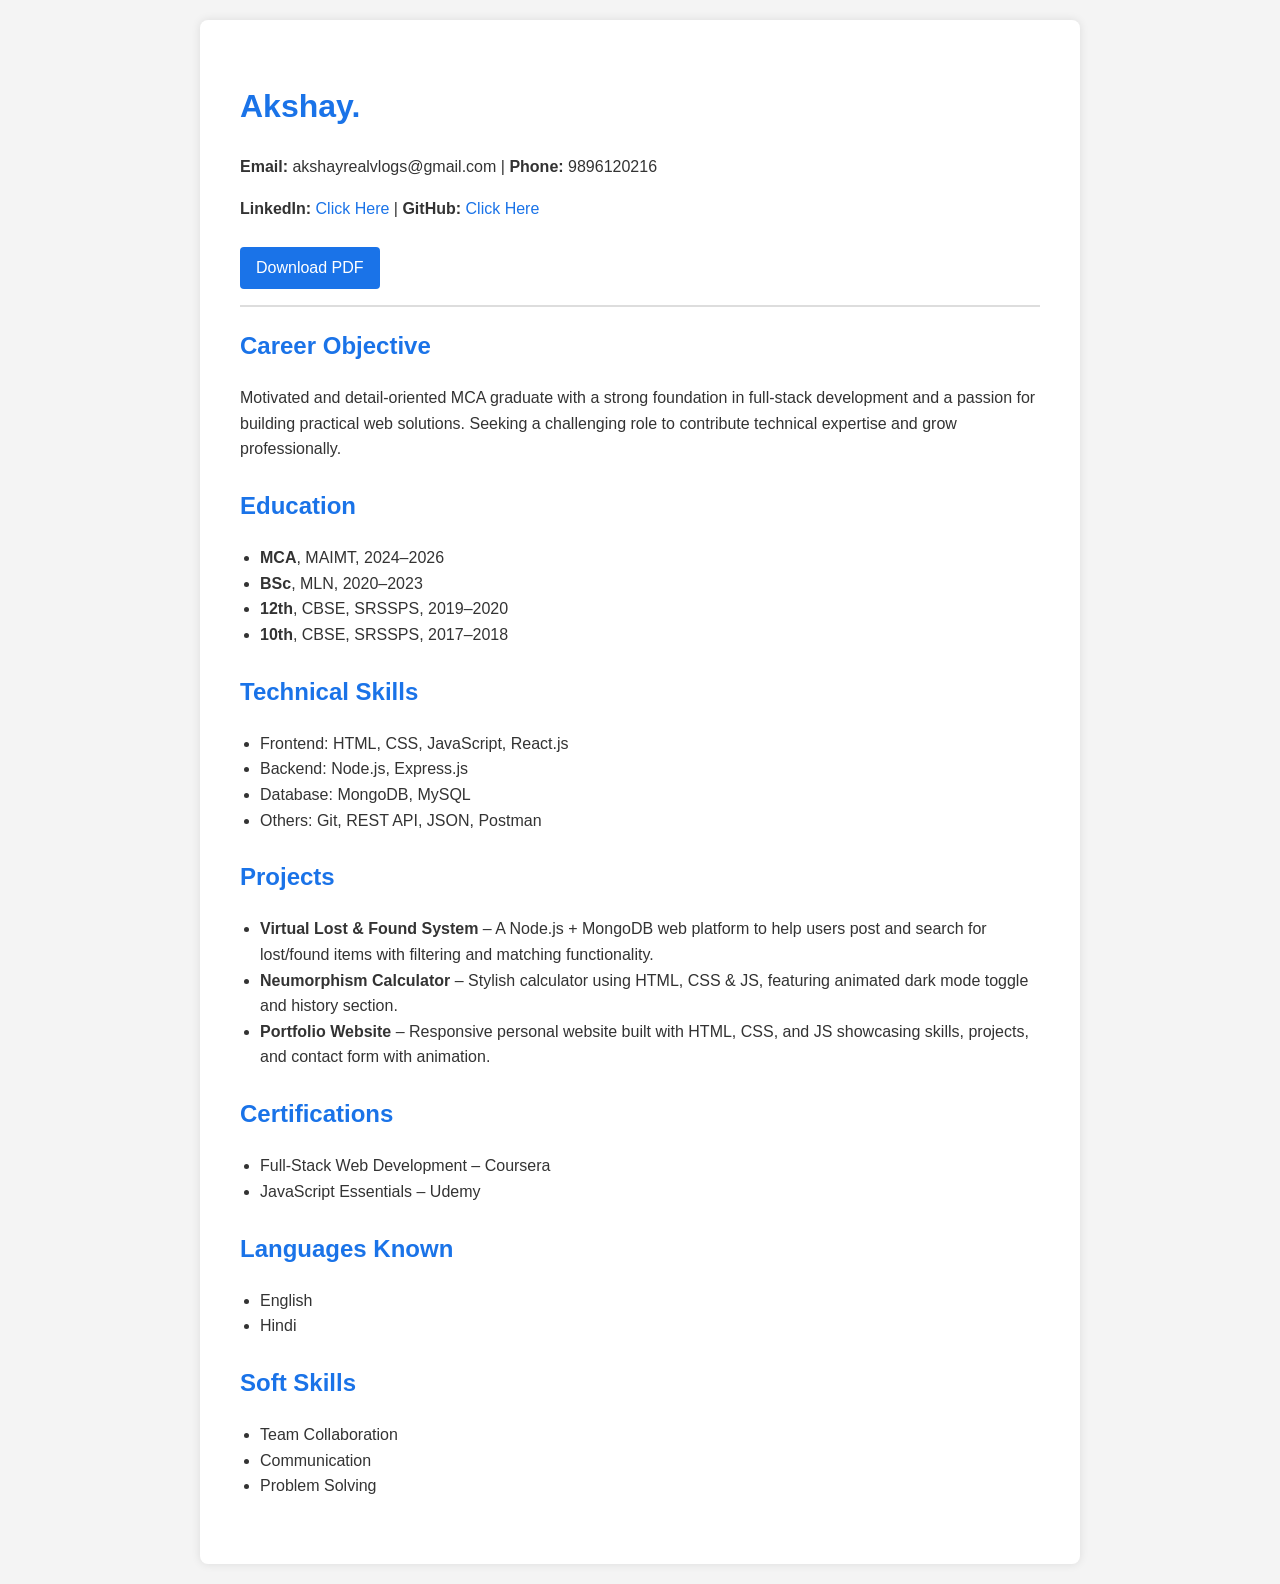
==== cv.html @ a8be9ba5 "Add files via upload" ====
<!DOCTYPE html>
<html lang="en">

<head>
  <meta charset="UTF-8" />
  <meta name="viewport" content="width=device-width, initial-scale=1.0" />
  <title>Akshay - Resume</title>
  <style>
    body {
      font-family: 'Segoe UI', sans-serif;
      margin: 0;
      padding: 20px;
      background: #f4f4f4;
      color: #333;
    }

    .container {
      max-width: 800px;
      margin: auto;
      background: #fff;
      padding: 40px;
      border-radius: 8px;
      box-shadow: 0 0 10px rgba(0, 0, 0, 0.1);
      line-height: 1.6;
    }

    h1,
    h2 {
      color: #1a73e8;
    }

    hr {
      border: 1px solid #ddd;
    }

    .section {
      margin-bottom: 25px;
    }

    ul {
      margin: 0;
      padding-left: 20px;
    }

    a {
      color: #1a73e8;
      text-decoration: none;
    }

    a:hover {
      font-weight: bolder;
    }

    .download-btn {
      display: inline-block;
      margin-top: 10px;
      padding: 8px 16px;
      background-color: #1a73e8;
      color: white;
      border-radius: 4px;
      text-decoration: none;
    }

    .download-btn:hover {
      background-color: #0f5dc0;
      text-decoration: none;
    }
  </style>
</head>

<body>
  <div class="container">
    <h1>Akshay.</h1>
    <p><strong>Email:</strong> akshayrealvlogs@gmail.com | <strong>Phone:</strong> 9896120216</p>
    <p><strong>LinkedIn:</strong>
      <a href="https://www.linkedin.com/in/itsakshayg?utm_source=share&utm_campaign=share_via&utm_content=profile&utm_medium=android_app"
        target="_blank" rel="noopener noreferrer">Click Here</a>
      | <strong>GitHub:</strong>
      <a href="https://github.com/Akshay0922" target="_blank" rel="noopener noreferrer">Click Here</a>
    </p>
    <p><a class="download-btn" href="AkshayG_CV.pdf" download>Download PDF</a></p>

    <hr />

    <div class="section">
      <h2>Career Objective</h2>
      <p>Motivated and detail-oriented MCA graduate with a strong foundation in full-stack development and a passion for
        building practical web solutions. Seeking a challenging role to contribute technical expertise and grow
        professionally.</p>
    </div>

    <div class="section">
      <h2>Education</h2>
      <ul>
        <li><strong>MCA</strong>, MAIMT, 2024–2026</li>
        <li><strong>BSc</strong>, MLN, 2020–2023</li>
        <li><strong>12th</strong>, CBSE, SRSSPS, 2019–2020</li>
        <li><strong>10th</strong>, CBSE, SRSSPS, 2017–2018</li>
      </ul>
    </div>

    <div class="section">
      <h2>Technical Skills</h2>
      <ul>
        <li>Frontend: HTML, CSS, JavaScript, React.js</li>
        <li>Backend: Node.js, Express.js</li>
        <li>Database: MongoDB, MySQL</li>
        <li>Others: Git, REST API, JSON, Postman</li>
      </ul>
    </div>

    <div class="section">
      <h2>Projects</h2>
      <ul>
        <li><strong>Virtual Lost & Found System</strong> – A Node.js + MongoDB web platform to help users post and
          search for lost/found items with filtering and matching functionality.</li>
        <li><strong>Neumorphism Calculator</strong> – Stylish calculator using HTML, CSS & JS, featuring animated dark
          mode toggle and history section.</li>
        <li><strong>Portfolio Website</strong> – Responsive personal website built with HTML, CSS, and JS showcasing
          skills, projects, and contact form with animation.</li>
      </ul>
    </div>

    <div class="section">
      <h2>Certifications</h2>
      <ul>
        <li>Full-Stack Web Development – Coursera</li>
        <li>JavaScript Essentials – Udemy</li>
      </ul>
    </div>

    <div class="section">
      <h2>Languages Known</h2>
      <ul>
        <li>English</li>
        <li>Hindi</li>
      </ul>
    </div>

    <div class="section">
      <h2>Soft Skills</h2>
      <ul>
        <li>Team Collaboration</li>
        <li>Communication</li>
        <li>Problem Solving</li>
      </ul>
    </div>
  </div>
</body>

</html>
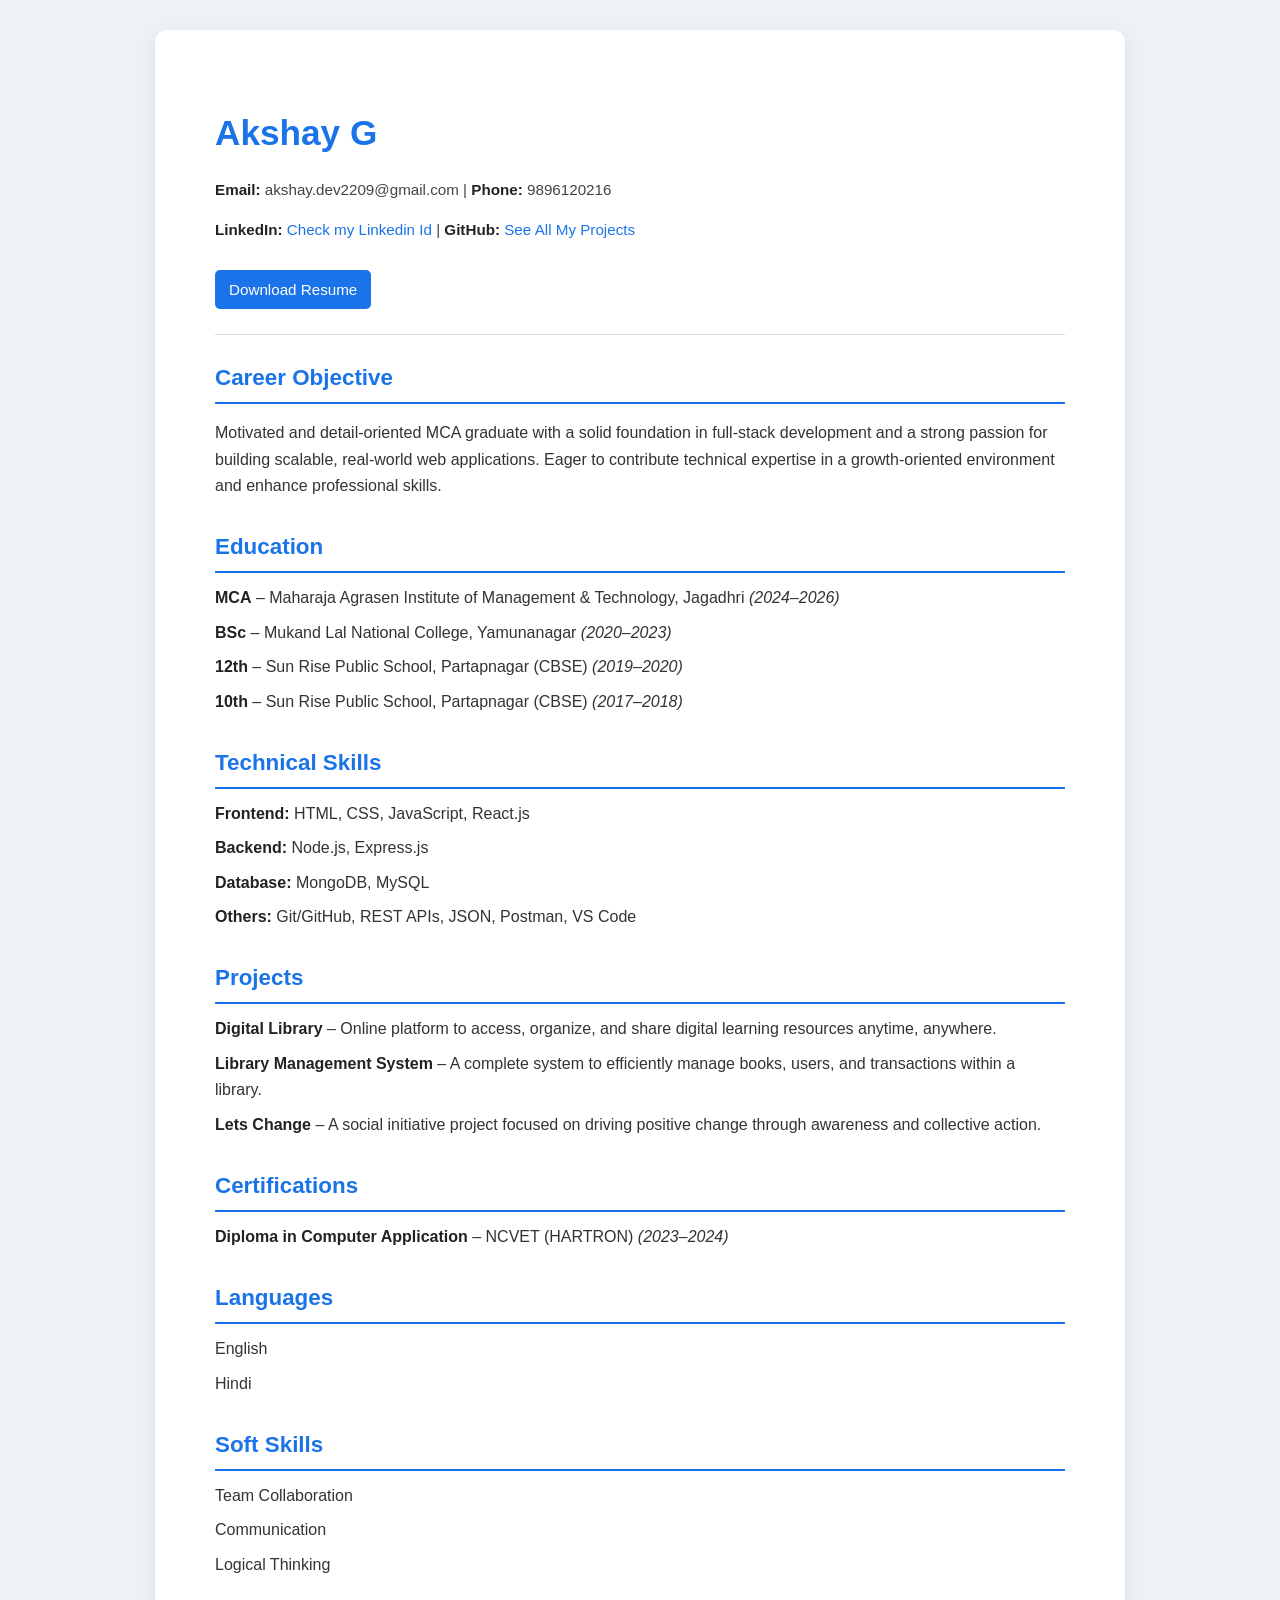
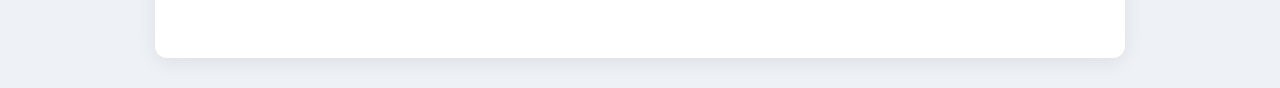
==== commit 6676d890: "updated" ====
--- a/cv.html
+++ b/cv.html
@@ -7,142 +7,182 @@
   <title>Akshay - Resume</title>
   <style>
     body {
-      font-family: 'Segoe UI', sans-serif;
+      font-family: "Segoe UI", Roboto, sans-serif;
       margin: 0;
-      padding: 20px;
-      background: #f4f4f4;
+      padding: 30px;
+      background: #eef1f5;
       color: #333;
     }
 
     .container {
-      max-width: 800px;
+      max-width: 850px;
       margin: auto;
       background: #fff;
-      padding: 40px;
-      border-radius: 8px;
-      box-shadow: 0 0 10px rgba(0, 0, 0, 0.1);
-      line-height: 1.6;
+      padding: 50px 60px;
+      border-radius: 12px;
+      box-shadow: 0px 4px 20px rgba(0, 0, 0, 0.08);
+      line-height: 1.65;
     }
 
-    h1,
+    h1 {
+      color: #1a73e8;
+      font-size: 2.2rem;
+      margin-bottom: 5px;
+    }
+
     h2 {
       color: #1a73e8;
+      font-size: 1.4rem;
+      margin-bottom: 12px;
+      border-bottom: 2px solid #1a73e8;
+      padding-bottom: 5px;
     }
 
     hr {
-      border: 1px solid #ddd;
+      border: none;
+      border-top: 1px solid #ddd;
+      margin: 25px 0;
     }
 
     .section {
-      margin-bottom: 25px;
+      margin-bottom: 30px;
     }
 
     ul {
+      list-style: none;
+      padding: 0;
       margin: 0;
-      padding-left: 20px;
+    }
+
+    ul li {
+      margin-bottom: 8px;
     }
 
     a {
       color: #1a73e8;
       text-decoration: none;
+      transition: color 0.3s ease;
     }
 
     a:hover {
-      font-weight: bolder;
+      color: #d63384;
+    }
+
+    .header-info {
+      margin-bottom: 15px;
+      font-size: 0.95rem;
+      color: #444;
     }
 
     .download-btn {
       display: inline-block;
-      margin-top: 10px;
-      padding: 8px 16px;
+      margin-top: 12px;
+      padding: 7px 14px;
       background-color: #1a73e8;
       color: white;
-      border-radius: 4px;
+      border-radius: 5px;
       text-decoration: none;
+      font-size: 0.95rem;
+      font-weight: 500;
+      transition: background 0.3s ease;
     }
 
     .download-btn:hover {
-      background-color: #0f5dc0;
-      text-decoration: none;
+      background-color: #155ab6;
+      color: white;
+    }
+
+    strong {
+      color: #222;
     }
   </style>
 </head>
 
 <body>
   <div class="container">
-    <h1>Akshay.</h1>
-    <p><strong>Email:</strong> akshayrealvlogs@gmail.com | <strong>Phone:</strong> 9896120216</p>
-    <p><strong>LinkedIn:</strong>
-      <a href="https://www.linkedin.com/in/itsakshayg?utm_source=share&utm_campaign=share_via&utm_content=profile&utm_medium=android_app"
-        target="_blank" rel="noopener noreferrer">Click Here</a>
-      | <strong>GitHub:</strong>
-      <a href="https://github.com/Akshay0922" target="_blank" rel="noopener noreferrer">Click Here</a>
+    <!-- Header -->
+    <h1>Akshay G</h1>
+    <p class="header-info">
+      <strong>Email:</strong> akshay.dev2209@gmail.com |
+      <strong>Phone:</strong> 9896120216
     </p>
-    <p><a class="download-btn" href="AkshayG_CV.pdf" download>Download PDF</a></p>
+    <p class="header-info">
+      <strong>LinkedIn:</strong>
+      <a href="https://www.linkedin.com/in/itsakshayg" target="_blank" rel="noopener noreferrer">Check my Linkedin Id</a> |
+      <strong>GitHub:</strong>
+      <a href="https://github.com/Akshay0922" target="_blank" rel="noopener noreferrer">See All My Projects</a>
+    </p>
+    <p><a class="download-btn" href="akshayResume.pdf" download>Download Resume</a></p>
 
     <hr />
 
+    <!-- Career Objective -->
     <div class="section">
       <h2>Career Objective</h2>
-      <p>Motivated and detail-oriented MCA graduate with a strong foundation in full-stack development and a passion for
-        building practical web solutions. Seeking a challenging role to contribute technical expertise and grow
-        professionally.</p>
+      <p>
+        Motivated and detail-oriented MCA graduate with a solid foundation in full-stack
+        development and a strong passion for building scalable, real-world web applications.
+        Eager to contribute technical expertise in a growth-oriented environment and enhance
+        professional skills.
+      </p>
     </div>
 
+    <!-- Education -->
     <div class="section">
       <h2>Education</h2>
       <ul>
-        <li><strong>MCA</strong>, MAIMT, 2024–2026</li>
-        <li><strong>BSc</strong>, MLN, 2020–2023</li>
-        <li><strong>12th</strong>, CBSE, SRSSPS, 2019–2020</li>
-        <li><strong>10th</strong>, CBSE, SRSSPS, 2017–2018</li>
+        <li><strong>MCA</strong> – Maharaja Agrasen Institute of Management & Technology, Jagadhri <em>(2024–2026)</em></li>
+        <li><strong>BSc</strong> – Mukand Lal National College, Yamunanagar <em>(2020–2023)</em></li>
+        <li><strong>12th</strong> – Sun Rise Public School, Partapnagar (CBSE) <em>(2019–2020)</em></li>
+        <li><strong>10th</strong> – Sun Rise Public School, Partapnagar (CBSE) <em>(2017–2018)</em></li>
       </ul>
     </div>
 
+    <!-- Skills -->
     <div class="section">
       <h2>Technical Skills</h2>
       <ul>
-        <li>Frontend: HTML, CSS, JavaScript, React.js</li>
-        <li>Backend: Node.js, Express.js</li>
-        <li>Database: MongoDB, MySQL</li>
-        <li>Others: Git, REST API, JSON, Postman</li>
+        <li><strong>Frontend:</strong> HTML, CSS, JavaScript, React.js</li>
+        <li><strong>Backend:</strong> Node.js, Express.js</li>
+        <li><strong>Database:</strong> MongoDB, MySQL</li>
+        <li><strong>Others:</strong> Git/GitHub, REST APIs, JSON, Postman, VS Code</li>
       </ul>
     </div>
 
+    <!-- Projects -->
     <div class="section">
       <h2>Projects</h2>
       <ul>
-        <li><strong>Virtual Lost & Found System</strong> – A Node.js + MongoDB web platform to help users post and
-          search for lost/found items with filtering and matching functionality.</li>
-        <li><strong>Neumorphism Calculator</strong> – Stylish calculator using HTML, CSS & JS, featuring animated dark
-          mode toggle and history section.</li>
-        <li><strong>Portfolio Website</strong> – Responsive personal website built with HTML, CSS, and JS showcasing
-          skills, projects, and contact form with animation.</li>
+        <li><strong>Digital Library</strong> – Online platform to access, organize, and share digital learning resources anytime, anywhere.</li>
+        <li><strong>Library Management System</strong> – A complete system to efficiently manage books, users, and transactions within a library.</li>
+        <li><strong>Lets Change</strong> – A social initiative project focused on driving positive change through awareness and collective action.</li>
       </ul>
     </div>
 
+    <!-- Certifications -->
     <div class="section">
       <h2>Certifications</h2>
       <ul>
-        <li>Full-Stack Web Development – Coursera</li>
-        <li>JavaScript Essentials – Udemy</li>
+        <li><strong>Diploma in Computer Application</strong> – NCVET (HARTRON) <em>(2023–2024)</em></li>
       </ul>
     </div>
 
+    <!-- Languages -->
     <div class="section">
-      <h2>Languages Known</h2>
+      <h2>Languages</h2>
       <ul>
         <li>English</li>
         <li>Hindi</li>
       </ul>
     </div>
 
+    <!-- Soft Skills -->
     <div class="section">
       <h2>Soft Skills</h2>
       <ul>
         <li>Team Collaboration</li>
         <li>Communication</li>
-        <li>Problem Solving</li>
+        <li>Logical Thinking</li>
       </ul>
     </div>
   </div>
